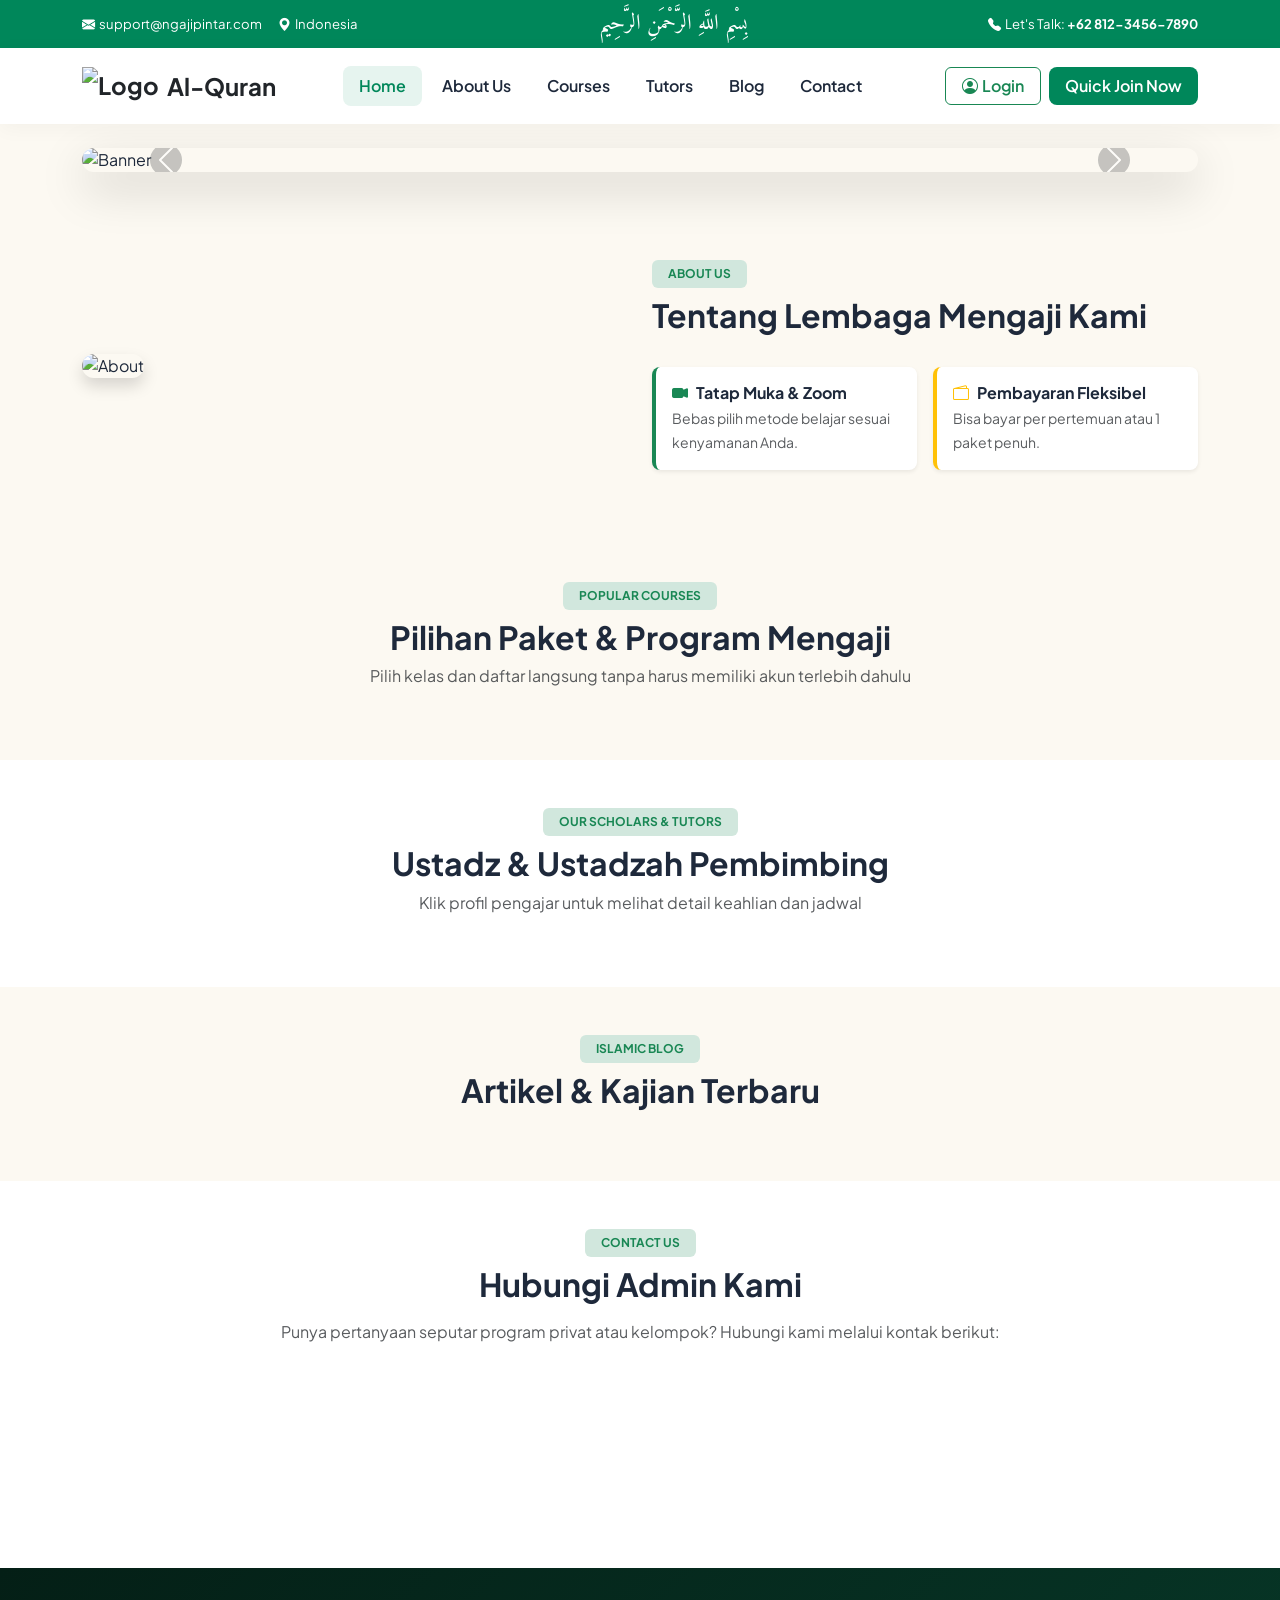
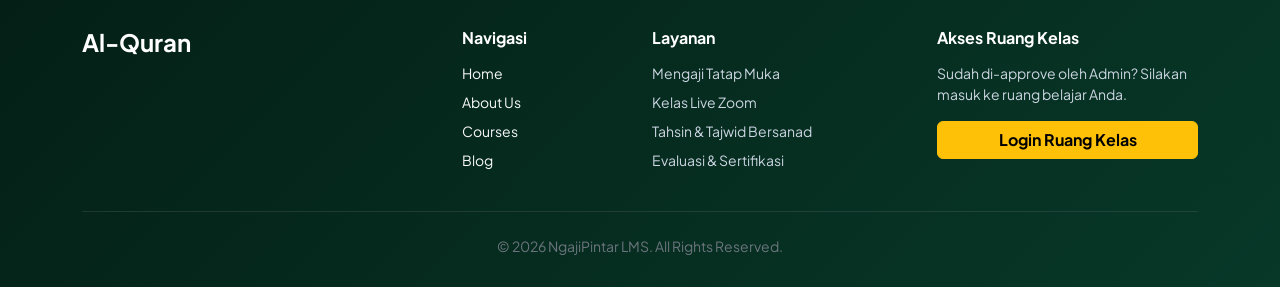
==== index.html @ 70ac56d5 "pertama" ====
<!DOCTYPE html>
<html lang="id">
<head>
    <meta charset="UTF-8">
    <meta name="viewport" content="width=device-width, initial-scale=1.0">
    <title>Al-Quran LMS - Kelas Mengaji Online & Tatap Muka</title>
    <!-- Bootstrap 5.3.3 CSS & Icons -->
    <link href="https://cdn.jsdelivr.net/npm/bootstrap@5.3.3/dist/css/bootstrap.min.css" rel="stylesheet">
    <link href="https://cdn.jsdelivr.net/npm/bootstrap-icons@1.11.3/font/bootstrap-icons.min.css" rel="stylesheet">
    <!-- AOS (Animate On Scroll) CSS -->
    <link rel="stylesheet" href="https://unpkg.com/aos@next/dist/aos.css" />
    <!-- Custom CSS -->
    <link rel="stylesheet" href="assets/css/style.css">
</head>
<body id="landing-body">

    <!-- Topbar Hijau -->
    <div class="topbar-quran" data-aos="fade-down" data-aos-duration="600">
        <div class="container d-flex flex-wrap justify-content-between align-items-center">
            <div class="d-flex gap-3 align-items-center">
                <span><i class="bi bi-envelope-fill me-1"></i><span id="cms-top-email">support@ngajipintar.com</span></span>
                <span class="d-none d-md-inline"><i class="bi bi-geo-alt-fill me-1"></i><span id="cms-top-address">Indonesia</span></span>
            </div>
            <div class="font-arab d-none d-lg-block">بِسْمِ اللَّهِ الرَّحْمَنِ الرَّحِيم</div>
            <div>
                <span><i class="bi bi-telephone-fill me-1"></i>Let's Talk: <strong id="cms-top-phone">+62 812-3456-7890</strong></span>
            </div>
        </div>
    </div>

    <!-- Navbar Utama (Tombol Mobile di Kiri, Buka ke Kanan, Tutup ke Kiri) -->
    <nav class="navbar navbar-expand-lg navbar-quran sticky-top">
        <div class="container d-flex align-items-center justify-content-between">
            
            <div class="d-flex align-items-center gap-2">
                <!-- Tombol Hamburger di Kiri pada Mobile -->
                <button class="navbar-toggler border-0 shadow-none p-1 me-1" type="button" data-bs-toggle="offcanvas" data-bs-target="#navMenu" aria-controls="navMenu">
                    <i class="bi bi-list fs-1 text-success"></i>
                </button>

                <!-- Brand Logo -->
                <a class="navbar-brand d-flex align-items-center gap-2 fw-bold fs-4 text-dark m-0" href="#" onclick="filterNavigasi('home')">
                    <img id="cms-logo-img" src="https://cdn-icons-png.flaticon.com/512/4358/4358667.png" alt="Logo" style="height: 38px; width: auto; object-fit: contain;">
                    <span id="cms-site-name">Al-Quran</span>
                </a>
            </div>

            <!-- Offcanvas Left-to-Right (offcanvas-start) -->
            <div class="offcanvas offcanvas-start" tabindex="-1" id="navMenu" aria-labelledby="navMenuLabel">
                <div class="offcanvas-header border-bottom d-lg-none">
                    <h5 class="offcanvas-title fw-bold text-success d-flex align-items-center gap-2" id="navMenuLabel">
                        <i class="bi bi-book-half"></i> Menu Navigasi
                    </h5>
                    <!-- Tombol Tutup Kembali ke Kiri -->
                    <button type="button" class="btn-close shadow-none" data-bs-dismiss="offcanvas" aria-label="Close"></button>
                </div>

                <div class="offcanvas-body d-lg-flex align-items-center justify-content-between w-100">
                    <ul class="navbar-nav mx-auto mb-3 mb-lg-0 gap-1" id="landing-nav-links">
                        <li class="nav-item"><a class="nav-link active" href="#" onclick="filterNavigasi('home', this)">Home</a></li>
                        <li class="nav-item"><a class="nav-link" href="#" onclick="filterNavigasi('about', this)">About Us</a></li>
                        <li class="nav-item"><a class="nav-link" href="#" onclick="filterNavigasi('courses', this)">Courses</a></li>
                        <li class="nav-item"><a class="nav-link" href="#" onclick="filterNavigasi('tutors', this)">Tutors</a></li>
                        <li class="nav-item"><a class="nav-link" href="#" onclick="filterNavigasi('blog', this)">Blog</a></li>
                        <li class="nav-item"><a class="nav-link" href="#" onclick="filterNavigasi('contact', this)">Contact</a></li>
                    </ul>
                    <div class="d-flex flex-column flex-lg-row gap-2">
                        <a href="login.html" class="btn btn-outline-success fw-semibold px-3"><i class="bi bi-person-circle me-1"></i>Login</a>
                        <button class="btn btn-emerald px-3" onclick="filterNavigasi('courses')">Quick Join Now</button>
                    </div>
                </div>
            </div>

        </div>
    </nav>

    <!-- Banner Atas: Selalu Tampil di Semua Menu, Murni Gambar, Klik Mengarah ke Courses -->
    <section id="sec-hero" class="py-4" data-aos="zoom-out" data-aos-duration="800">
        <!-- Tambahan class 'container' agar banner tidak full width di desktop -->
        <div class="container">
            <div id="heroCarousel" class="carousel slide shadow-lg rounded-4 overflow-hidden" data-bs-ride="carousel">
                <div class="carousel-inner" id="banner-carousel-container">
                    <!-- Placeholder sebelum gambar asli dimuat oleh JS -->
                    <div class="carousel-item active">
                        <img src="https://images.unsplash.com/photo-1584286595398-a59f21d313f5?auto=format&fit=crop&w=1400&q=80" 
                             class="banner-img-full" 
                             alt="Banner" 
                             onclick="filterNavigasi('courses')">
                    </div>
                </div>
                <button class="carousel-control-prev" type="button" data-bs-target="#heroCarousel" data-bs-slide="prev">
                    <span class="carousel-control-prev-icon bg-dark rounded-circle p-3 bg-opacity-50"></span>
                </button>
                <button class="carousel-control-next" type="button" data-bs-target="#heroCarousel" data-bs-slide="next">
                    <span class="carousel-control-next-icon bg-dark rounded-circle p-3 bg-opacity-50"></span>
                </button>
            </div>
        </div>
    </section>

    <!-- SECTION: ABOUT US -->
    <section id="sec-about" class="landing-section py-5">
        <div class="container py-3">
            <div class="row align-items-center g-4">
                <div class="col-lg-6" data-aos="fade-right" data-aos-duration="900">
                    <img id="cms-about-img" src="https://images.unsplash.com/photo-1609599006353-e629aaabfeae?auto=format&fit=crop&w=800&q=80" class="img-fluid rounded-4 shadow w-100" style="height: auto;" alt="About">
                </div>
                <div class="col-lg-6" data-aos="fade-left" data-aos-duration="900" data-aos-delay="100">
                    <span class="badge bg-success-subtle text-success px-3 py-2 mb-2 fw-bold">ABOUT US</span>
                    <h2 class="fw-bold mb-3" id="cms-about-title">Tentang Lembaga Mengaji Kami</h2>
                    <p class="text-secondary lh-lg" id="cms-about-content" style="white-space: pre-line;"></p>
                    <div class="row g-3 mt-2">
                        <div class="col-sm-6" data-aos="zoom-in" data-aos-delay="200">
                            <div class="p-3 bg-white rounded-3 shadow-sm border-start border-4 border-success">
                                <h6 class="fw-bold mb-1"><i class="bi bi-camera-video-fill text-success me-2"></i>Tatap Muka & Zoom</h6>
                                <small class="text-muted">Bebas pilih metode belajar sesuai kenyamanan Anda.</small>
                            </div>
                        </div>
                        <div class="col-sm-6" data-aos="zoom-in" data-aos-delay="300">
                            <div class="p-3 bg-white rounded-3 shadow-sm border-start border-4 border-warning">
                                <h6 class="fw-bold mb-1"><i class="bi bi-wallet2 text-warning me-2"></i>Pembayaran Fleksibel</h6>
                                <small class="text-muted">Bisa bayar per pertemuan atau 1 paket penuh.</small>
                            </div>
                        </div>
                    </div>
                </div>
            </div>
        </div>
    </section>

    <!-- SECTION: COURSES -->
    <section id="sec-courses" class="landing-section py-5">
        <div class="container">
            <div class="text-center mb-5" data-aos="fade-up">
                <span class="badge bg-success-subtle text-success px-3 py-2 mb-2 fw-bold">POPULAR COURSES</span>
                <h2 class="fw-bold">Pilihan Paket & Program Mengaji</h2>
                <p class="text-muted">Pilih kelas dan daftar langsung tanpa harus memiliki akun terlebih dahulu</p>
            </div>
            <div class="row g-4" id="public-courses-grid"></div>
        </div>
    </section>

    <!-- SECTION: TUTORS -->
    <section id="sec-tutors" class="landing-section py-5 bg-white">
        <div class="container">
            <div class="text-center mb-5" data-aos="fade-up">
                <span class="badge bg-success-subtle text-success px-3 py-2 mb-2 fw-bold">OUR SCHOLARS & TUTORS</span>
                <h2 class="fw-bold">Ustadz & Ustadzah Pembimbing</h2>
                <p class="text-muted">Klik profil pengajar untuk melihat detail keahlian dan jadwal</p>
            </div>
            <div class="row g-4" id="public-tutors-grid"></div>
        </div>
    </section>

    <!-- SECTION: BLOG / ARTIKEL DINAMIS -->
    <section id="sec-blog" class="landing-section py-5">
        <div class="container">
            <div class="text-center mb-5" data-aos="fade-up">
                <span class="badge bg-success-subtle text-success px-3 py-2 mb-2 fw-bold">ISLAMIC BLOG</span>
                <h2 class="fw-bold">Artikel & Kajian Terbaru</h2>
            </div>
            <div class="row g-4" id="public-blog-grid"></div>
        </div>
    </section>

    <!-- SECTION: CONTACT -->
    <section id="sec-contact" class="landing-section py-5 bg-white">
        <div class="container">
            <div class="row justify-content-center">
                <div class="col-lg-8 text-center" data-aos="fade-up">
                    <span class="badge bg-success-subtle text-success px-3 py-2 mb-2 fw-bold">CONTACT US</span>
                    <h2 class="fw-bold mb-3">Hubungi Admin Kami</h2>
                    <p class="text-muted mb-4">Punya pertanyaan seputar program privat atau kelompok? Hubungi kami melalui kontak berikut:</p>
                    <div class="row g-3">
                        <div class="col-md-4" data-aos="flip-up" data-aos-delay="100">
                            <div class="p-4 rounded-4 bg-light h-100">
                                <i class="bi bi-whatsapp fs-2 text-success"></i>
                                <h6 class="fw-bold mt-2">WhatsApp / Telepon</h6>
                                <p class="small text-muted mb-0" id="contact-phone-box">-</p>
                            </div>
                        </div>
                        <div class="col-md-4" data-aos="flip-up" data-aos-delay="200">
                            <div class="p-4 rounded-4 bg-light h-100">
                                <i class="bi bi-envelope-at fs-2 text-success"></i>
                                <h6 class="fw-bold mt-2">Email Resmi</h6>
                                <p class="small text-muted mb-0" id="contact-email-box">-</p>
                            </div>
                        </div>
                        <div class="col-md-4" data-aos="flip-up" data-aos-delay="300">
                            <div class="p-4 rounded-4 bg-light h-100">
                                <i class="bi bi-geo-alt fs-2 text-success"></i>
                                <h6 class="fw-bold mt-2">Lokasi Tatap Muka</h6>
                                <p class="small text-muted mb-0" id="contact-address-box">-</p>
                            </div>
                        </div>
                    </div>
                </div>
            </div>
        </div>
    </section>

    <!-- Footer Dark Green -->
    <footer class="footer-quran" data-aos="fade-in">
        <div class="container">
            <div class="row g-4">
                <div class="col-lg-4">
                    <h4 class="text-white fw-bold mb-3" id="footer-site-name">Al-Quran</h4>
                    <p class="small" id="cms-footer-text"></p>
                </div>
                <div class="col-lg-2 col-6">
                    <h6 class="text-white fw-bold mb-3">Navigasi</h6>
                    <ul class="list-unstyled small d-flex flex-column gap-2">
                        <li><a href="#" class="text-decoration-none text-light" onclick="filterNavigasi('home')">Home</a></li>
                        <li><a href="#" class="text-decoration-none text-light" onclick="filterNavigasi('about')">About Us</a></li>
                        <li><a href="#" class="text-decoration-none text-light" onclick="filterNavigasi('courses')">Courses</a></li>
                        <li><a href="#" class="text-decoration-none text-light" onclick="filterNavigasi('blog')">Blog</a></li>
                    </ul>
                </div>
                <div class="col-lg-3 col-6">
                    <h6 class="text-white fw-bold mb-3">Layanan</h6>
                    <ul class="list-unstyled small d-flex flex-column gap-2">
                        <li>Mengaji Tatap Muka</li>
                        <li>Kelas Live Zoom</li>
                        <li>Tahsin & Tajwid Bersanad</li>
                        <li>Evaluasi & Sertifikasi</li>
                    </ul>
                </div>
                <div class="col-lg-3">
                    <h6 class="text-white fw-bold mb-3">Akses Ruang Kelas</h6>
                    <p class="small">Sudah di-approve oleh Admin? Silakan masuk ke ruang belajar Anda.</p>
                    <a href="login.html" class="btn btn-warning fw-bold w-100">Login Ruang Kelas</a>
                </div>
            </div>
            <hr class="border-secondary my-4">
            <div class="text-center small text-secondary">© 2026 NgajiPintar LMS. All Rights Reserved.</div>
        </div>
    </footer>

    <!-- Modal Pendaftaran Siswa Baru (Tanpa Login) -->
    <div class="modal fade" id="modalDaftar" tabindex="-1">
        <div class="modal-dialog modal-dialog-centered">
            <form class="modal-content border-0 shadow" id="formPendaftaran">
                <div class="modal-header bg-success text-white">
                    <h5 class="modal-title fw-bold"><i class="bi bi-journal-check me-2"></i>Pendaftaran Kelas Mengaji</h5>
                    <button type="button" class="btn-close btn-close-white" data-bs-dismiss="modal"></button>
                </div>
                <div class="modal-body p-4">
                    <input type="hidden" id="reg_paket_id">
                    <div class="alert alert-success small">
                        Mendaftar Paket: <strong id="reg_nama_paket"></strong><br>
                        <em>Setelah Admin menyetujui pendaftaran Anda, akun kelas akan langsung aktif.</em>
                    </div>
                    <div class="mb-3">
                        <label class="form-label fw-semibold">Nama Lengkap Calon Siswa</label>
                        <input type="text" id="reg_nama" class="form-control" required>
                    </div>
                    <div class="mb-3">
                        <label class="form-label fw-semibold">Email Aktif (Untuk Login Kelas)</label>
                        <input type="email" id="reg_email" class="form-control" required>
                    </div>
                    <div class="mb-3">
                        <label class="form-label fw-semibold">Nomor WhatsApp</label>
                        <input type="text" id="reg_wa" class="form-control" placeholder="0812xxxx" required>
                    </div>
                    <div class="mb-3">
                        <label class="form-label fw-semibold">Metode Belajar Pilihan</label>
                        <select id="reg_metode" class="form-select">
                            <option value="Online Zoom">Live Online (Zoom)</option>
                            <option value="Tatap Muka">Tatap Muka (Offline)</option>
                        </select>
                    </div>
                    <div class="mb-2">
                        <label class="form-label fw-semibold">Catatan Awal</label>
                        <textarea id="reg_catatan" class="form-control" rows="2" placeholder="Contoh: Ingin jadwal sore / mulai dari Iqra 3"></textarea>
                    </div>
                </div>
                <div class="modal-footer">
                    <button type="button" class="btn btn-light" data-bs-dismiss="modal">Batal</button>
                    <button type="submit" class="btn btn-emerald px-4">Kirim Pendaftaran</button>
                </div>
            </form>
        </div>
    </div>

    <!-- Scripts -->
    <script src="https://cdn.jsdelivr.net/npm/bootstrap@5.3.3/dist/js/bootstrap.bundle.min.js"></script>
    <script src="https://cdn.jsdelivr.net/npm/sweetalert2@11"></script>
    <script src="https://cdn.jsdelivr.net/npm/@supabase/supabase-js@2"></script>
    <!-- AOS (Animate On Scroll) JS & Init -->
    <script src="https://unpkg.com/aos@next/dist/aos.js"></script>
    <script>
        AOS.init({
            offset: 100,
            duration: 750,
            easing: 'ease-in-out',
            once: false,
            mirror: true
        });
    </script>
    <script src="assets/js/supabase-config.js"></script>
    <script src="assets/js/public.js"></script>
</body>
</html>
---- assets/css/style.css ----
@import url('https://fonts.googleapis.com/css2?family=Plus+Jakarta+Sans:wght@400;500;600;700;800&family=Amiri:wght@700&display=swap');

:root {
    --quran-emerald: #00875a;
    --quran-dark: #07291e;
    --quran-light: #e6f4ef;
    --quran-cream: #fcf9f2;
    --quran-gold: #f5c542;
    --deen-gradient: linear-gradient(135deg, #00b06b 0%, #054a29 100%);
}

html, body {
    font-family: 'Plus Jakarta Sans', sans-serif;
    background-color: var(--quran-cream);
    color: #1e293b;
    width: 100%;
    max-width: 100%;
    overflow-x: hidden !important; /* Memotong elemen animasi yang keluar dari layar */
    position: relative;
}

.font-arab {
    font-family: 'Amiri', serif;
    font-size: 1.35rem;
}

/* --- TOPBAR & NAVBAR LANDING PAGE (Referensi Al-Quran) --- */
.topbar-quran {
    background-color: var(--quran-emerald);
    color: #ffffff;
    font-size: 0.82rem;
    padding: 8px 0;
}

.navbar-quran {
    background-color: #ffffff;
    box-shadow: 0 4px 20px rgba(0, 0, 0, 0.04);
    padding: 14px 0;
}

.navbar-quran .nav-link {
    color: #1e293b;
    font-weight: 600;
    padding: 8px 16px !important;
    border-radius: 8px;
    transition: all 0.2s;
}

.navbar-quran .nav-link:hover,
.navbar-quran .nav-link.active {
    color: var(--quran-emerald);
    background-color: var(--quran-light);
}

.btn-emerald {
    background-color: var(--quran-emerald);
    color: #ffffff;
    font-weight: 600;
    border-radius: 8px;
    border: none;
    transition: all 0.2s;
}

.btn-emerald:hover {
    background-color: var(--quran-dark);
    color: #ffffff;
}

/* --- BANNER ATAS MURNI GAMBAR & UTUH TANPA TERPOTONG --- */
.banner-img-full {
    width: 100%;
    height: auto;
    display: block;
    cursor: pointer;
}

/* --- KARTU KURSUS (Persis Referensi image_792383.png) --- */
.course-card {
    background: #ffffff;
    border-radius: 14px;
    overflow: hidden;
    box-shadow: 0 8px 25px rgba(0, 0, 0, 0.05);
    border: 1px solid rgba(0,0,0,0.04);
    transition: transform 0.25s ease, box-shadow 0.25s ease;
    height: 100%;
    display: flex;
    flex-direction: column;
}

.course-card:hover {
    transform: translateY(-6px);
    box-shadow: 0 14px 30px rgba(0, 135, 90, 0.12);
}

.course-card .img-wrap {
    position: relative;
    width: 100%;
    height: auto; /* Mengikuti proporsi asli gambar */
    background-color: #f8fafc;
}

.course-card .img-wrap img {
    width: 100%;
    height: auto; /* Gambar utuh tidak terpotong */
    display: block;
}

.course-card .badge-study {
    position: absolute;
    bottom: -14px;
    left: 20px;
    background-color: var(--quran-emerald);
    color: #fff;
    padding: 6px 16px;
    border-radius: 6px;
    font-size: 0.78rem;
    font-weight: 700;
    box-shadow: 0 4px 10px rgba(0, 135, 90, 0.3);
}

.course-stats {
    display: flex;
    justify-content: space-between;
    border-top: 1px solid #f1f5f9;
    border-bottom: 1px solid #f1f5f9;
    padding: 10px 0;
    margin: 15px 0;
    text-align: center;
    font-size: 0.78rem;
}

.course-stats > div {
    flex: 1;
    border-right: 1px solid #e2e8f0;
}

.course-stats > div:last-child {
    border-right: none;
}

.course-footer-box {
    background-color: #f1f5f9;
    border-radius: 10px;
    padding: 8px 10px;
    display: flex;
    align-items: center;
    justify-content: space-between;
    margin-top: auto;
}

.price-tag-gold {
    background-color: var(--quran-gold);
    color: #1e293b;
    padding: 6px 12px;
    border-radius: 8px;
    text-align: center;
    line-height: 1.1;
}

/* --- FOOTER DARK GREEN --- */
.footer-quran {
    background: linear-gradient(135deg, #041f16 0%, #073828 100%);
    color: #cbd5e1;
    padding: 60px 0 30px;
}

/* --- DEEN CONNECT STUDENT UI (Referensi image_792386.png) --- */
.deen-header {
    background: var(--deen-gradient);
    color: white;
    border-bottom-left-radius: 28px;
    border-bottom-right-radius: 28px;
    padding: 28px 24px 36px;
    box-shadow: 0 10px 25px rgba(0, 135, 90, 0.2);
}

.deen-search-box {
    background: #ffffff;
    border-radius: 50px;
    padding: 10px 20px;
    display: flex;
    align-items: center;
    box-shadow: 0 6px 20px rgba(0,0,0,0.08);
}

.deen-search-box input {
    border: none;
    outline: none;
    width: 100%;
    padding-left: 10px;
    font-size: 0.95rem;
}

.tutor-avatar-circle {
    width: 68px;
    height: 68px;
    border-radius: 50%;
    object-fit: cover;
    border: 3px solid #ffffff;
    box-shadow: 0 4px 12px rgba(0,0,0,0.1);
    cursor: pointer;
    transition: transform 0.2s;
}

.tutor-avatar-circle:hover {
    transform: scale(1.08);
    border-color: var(--quran-emerald);
}

.recitation-card {
    background: #ffffff;
    border-radius: 16px;
    padding: 16px 20px;
    display: flex;
    align-items: center;
    justify-content: space-between;
    box-shadow: 0 4px 15px rgba(0,0,0,0.04);
    margin-bottom: 14px;
    transition: transform 0.2s;
}

.recitation-card:hover {
    transform: translateX(4px);
}

.play-circle-btn {
    width: 46px;
    height: 46px;
    border-radius: 50%;
    border: 2px solid #1e293b;
    display: flex;
    align-items: center;
    justify-content: center;
    font-size: 1.2rem;
    color: #1e293b;
    flex-shrink: 0;
    transition: all 0.2s;
}

.recitation-card:hover .play-circle-btn {
    background-color: var(--quran-emerald);
    border-color: var(--quran-emerald);
    color: white;
}

.tutor-list-card {
    background: #ffffff;
    border-radius: 20px;
    padding: 18px;
    display: flex;
    align-items: center;
    justify-content: space-between;
    gap: 16px;
    box-shadow: 0 6px 20px rgba(0,0,0,0.05);
    height: 100%;
}

.tutor-list-card img {
    width: 95px;
    height: 105px;
    border-radius: 16px;
    object-fit: cover;
    flex-shrink: 0;
}

.btn-book-green {
    background-color: #00d66c;
    color: #ffffff;
    font-weight: 700;
    border-radius: 50px;
    padding: 6px 18px;
    font-size: 0.82rem;
    border: none;
}

.btn-book-green:hover {
    background-color: #00b359;
    color: #ffffff;
}

/* Navigasi Bawah Mobile & Tablet (Bottom Bar Deen Connect) */
.deen-bottom-nav {
    position: fixed;
    bottom: 15px;
    left: 50%;
    transform: translateX(-50%);
    width: 92%;
    max-width: 500px;
    background: #ffffff;
    border-radius: 30px;
    display: flex;
    justify-content: space-around;
    padding: 10px 15px;
    box-shadow: 0 10px 30px rgba(0,0,0,0.12);
    z-index: 1030;
}

.deen-bottom-nav a {
    text-decoration: none;
    color: #94a3b8;
    display: flex;
    flex-direction: column;
    align-items: center;
    font-size: 0.75rem;
    font-weight: 600;
}

.deen-bottom-nav a i {
    font-size: 1.3rem;
    margin-bottom: 2px;
}

.deen-bottom-nav a.active {
    color: #00b06b;
}

@media (max-width: 991.98px) {
    .desktop-sidebar {
        display: none !important;
    }
    .pb-mobile-nav {
        padding-bottom: 100px !important;
    }
}

@media (min-width: 992px) {
    .deen-bottom-nav {
        display: none !important;
    }
}
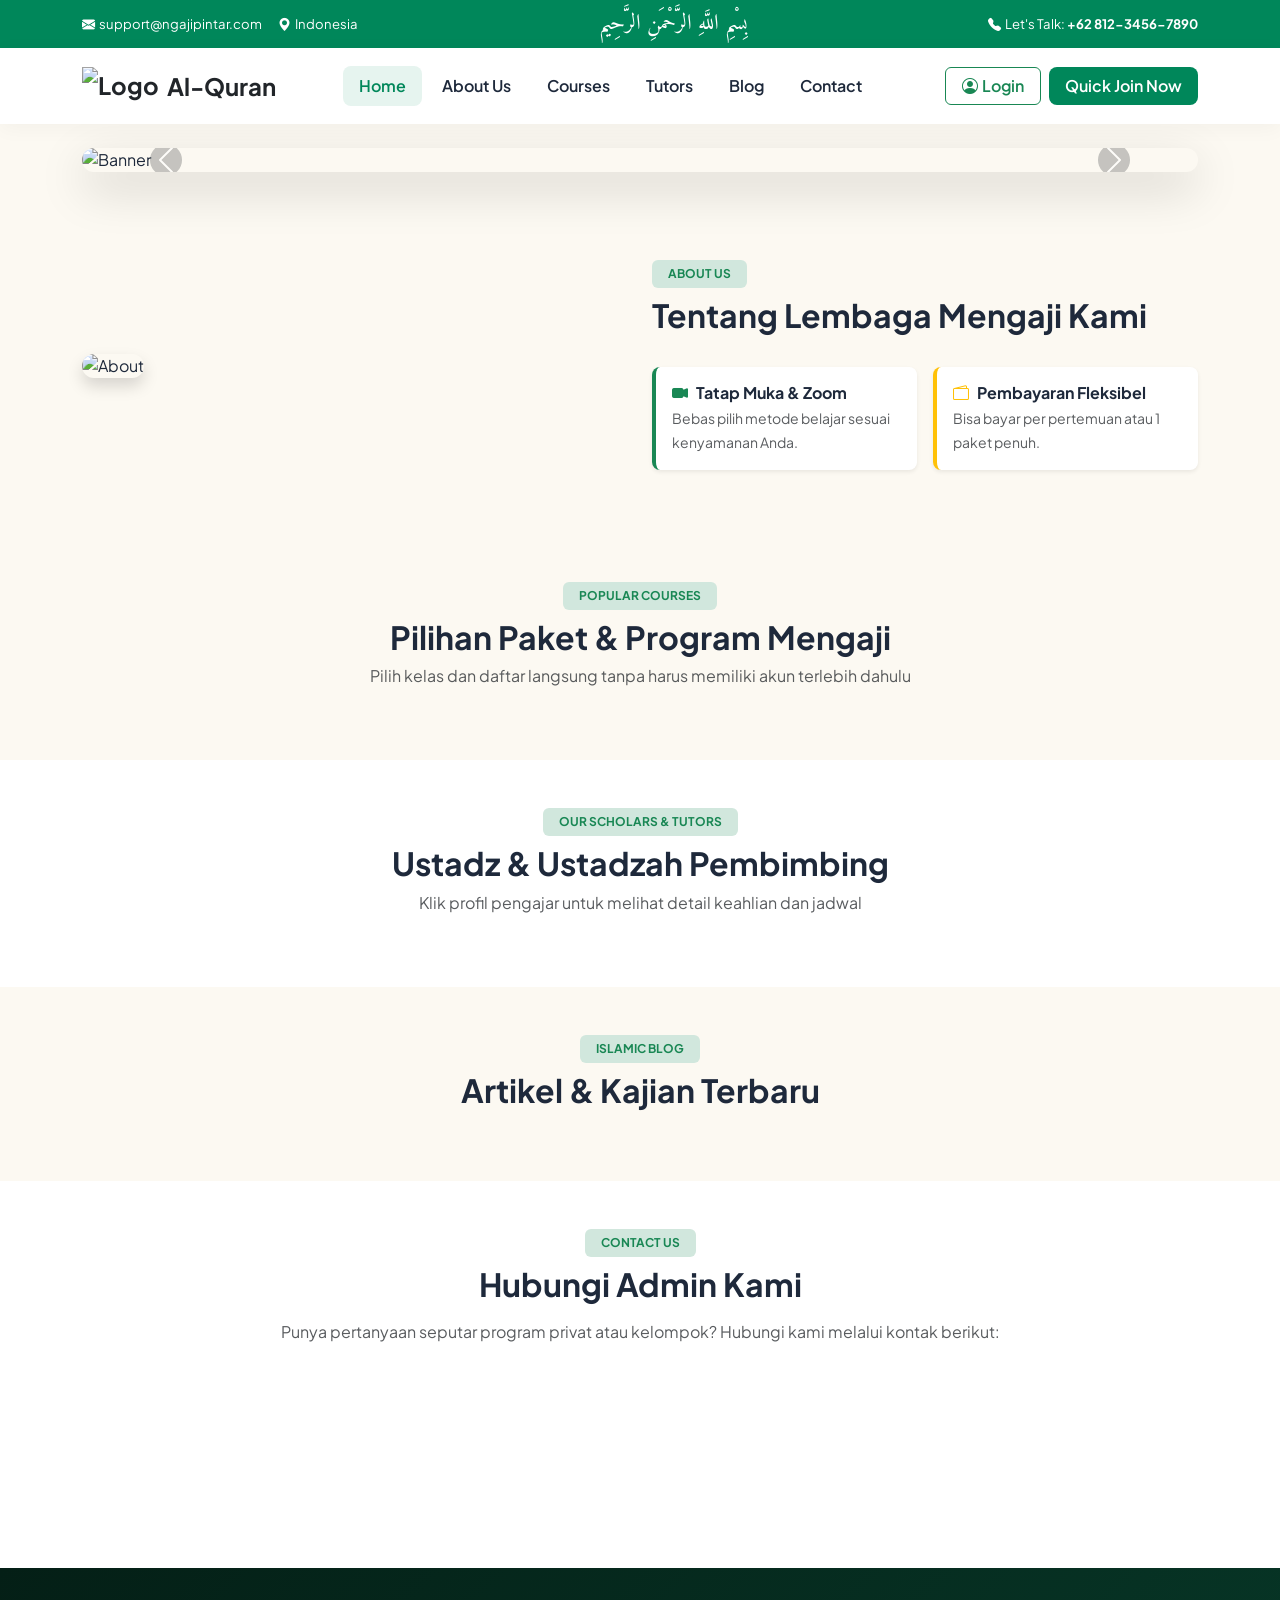
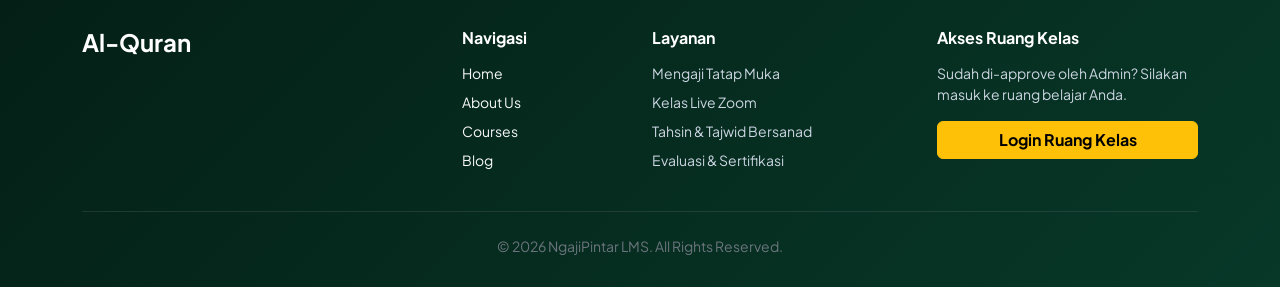
==== commit 8c96a860: "Update index.html" ====
--- a/index.html
+++ b/index.html
@@ -290,14 +290,13 @@
     <script src="https://unpkg.com/aos@next/dist/aos.js"></script>
     <script>
         AOS.init({
-            offset: 100,
-            duration: 750,
-            easing: 'ease-in-out',
-            once: false,
-            mirror: true
+            offset: 50,               // Animasi mulai jalan saat elemen masuk 50px dari bawah layar
+            duration: 1000,           // Durasi diperlambat jadi 1 detik agar lebih halus
+            easing: 'ease-out-cubic',
+            once: false,              // Animasi tetap berulang jika halaman di-scroll balik ke atas
+            mirror: false             // Wajib false agar elemen TIDAK menghilang di tengah layar saat scroll ke bawah
         });
-    </script>
-    <script src="assets/js/supabase-config.js"></script>
+    </script>    <script src="assets/js/supabase-config.js"></script>
     <script src="assets/js/public.js"></script>
 </body>
-</html>+</html>
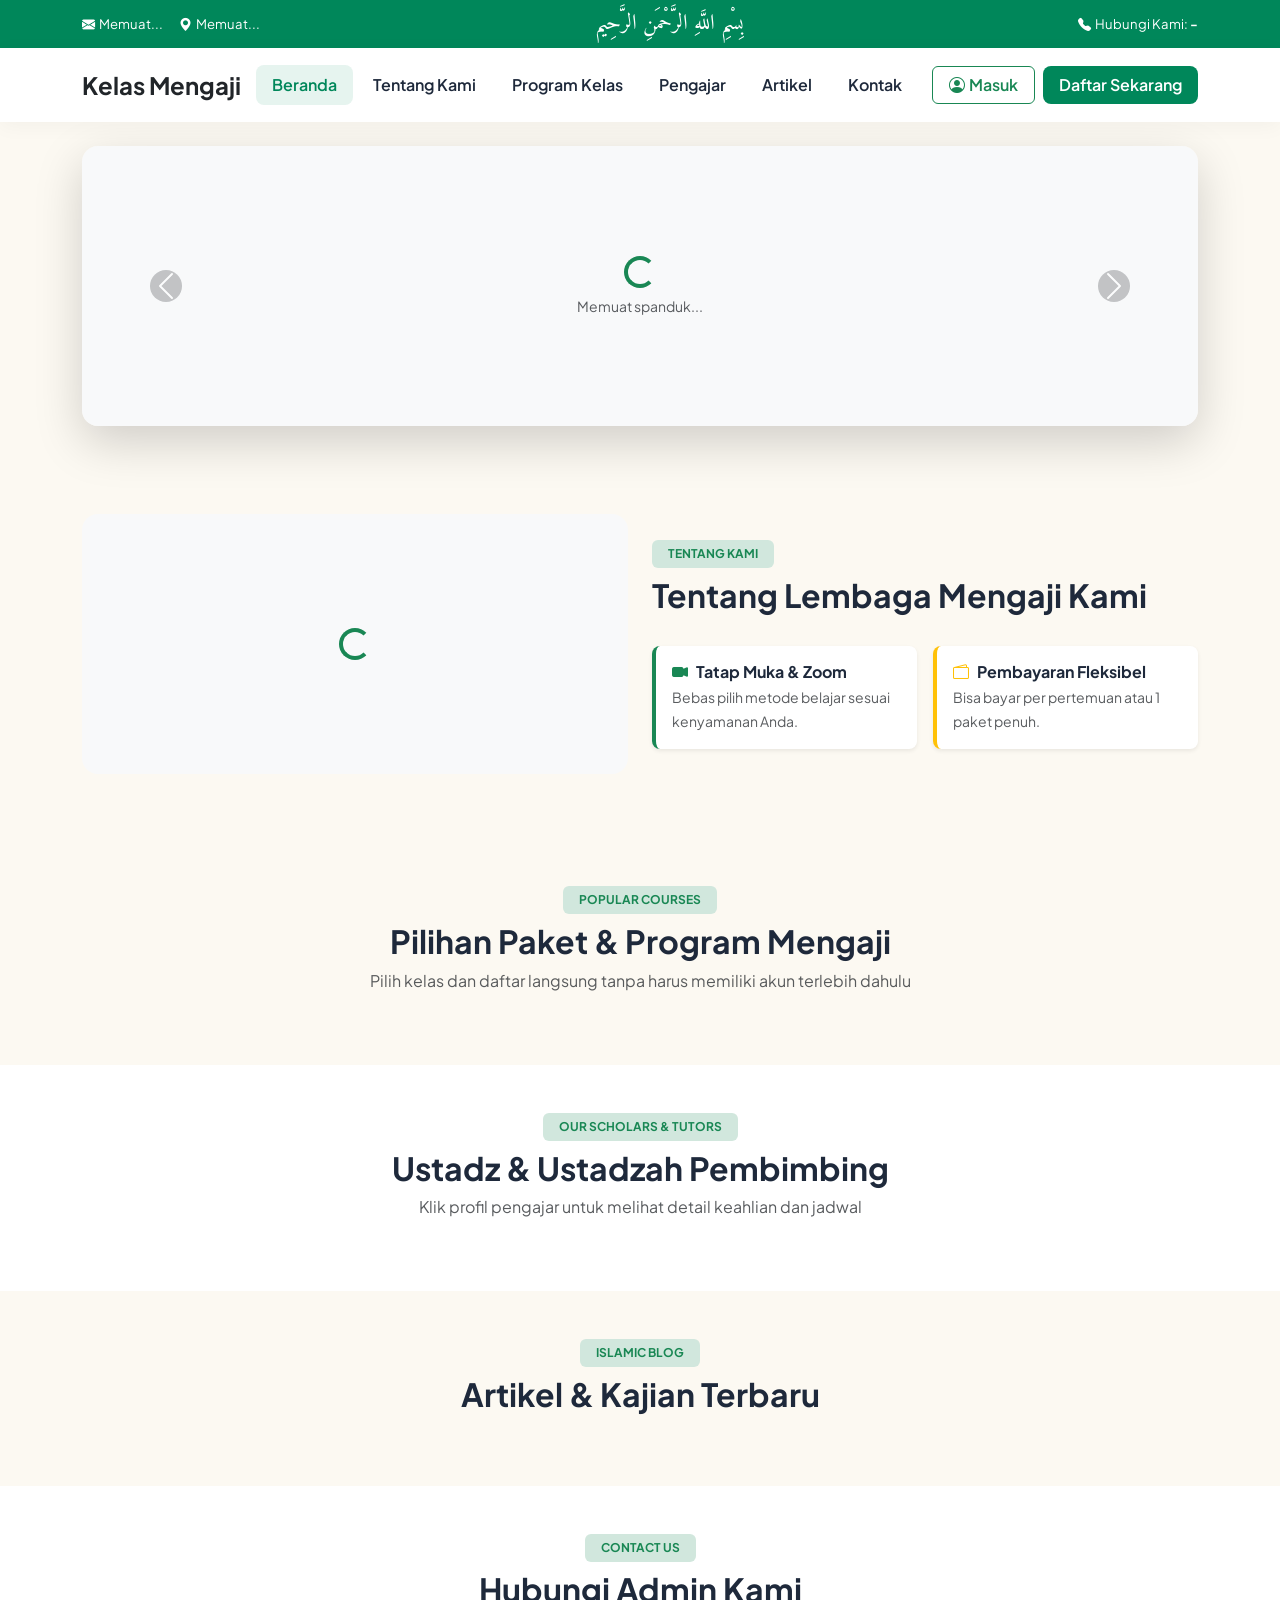
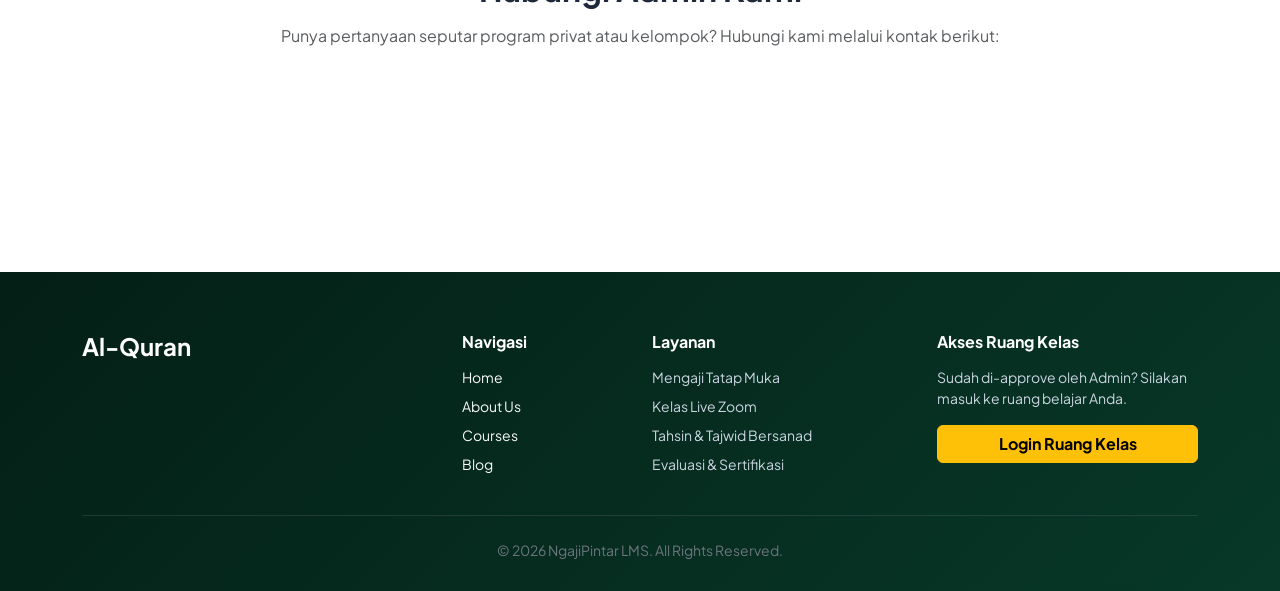
==== commit 0d3ed126: "update" ====
--- a/index.html
+++ b/index.html
@@ -1,302 +1,298 @@
-<!DOCTYPE html>
-<html lang="id">
-<head>
-    <meta charset="UTF-8">
-    <meta name="viewport" content="width=device-width, initial-scale=1.0">
-    <title>Al-Quran LMS - Kelas Mengaji Online & Tatap Muka</title>
-    <!-- Bootstrap 5.3.3 CSS & Icons -->
-    <link href="https://cdn.jsdelivr.net/npm/bootstrap@5.3.3/dist/css/bootstrap.min.css" rel="stylesheet">
-    <link href="https://cdn.jsdelivr.net/npm/bootstrap-icons@1.11.3/font/bootstrap-icons.min.css" rel="stylesheet">
-    <!-- AOS (Animate On Scroll) CSS -->
-    <link rel="stylesheet" href="https://unpkg.com/aos@next/dist/aos.css" />
-    <!-- Custom CSS -->
-    <link rel="stylesheet" href="assets/css/style.css">
-</head>
-<body id="landing-body">
-
-    <!-- Topbar Hijau -->
-    <div class="topbar-quran" data-aos="fade-down" data-aos-duration="600">
-        <div class="container d-flex flex-wrap justify-content-between align-items-center">
-            <div class="d-flex gap-3 align-items-center">
-                <span><i class="bi bi-envelope-fill me-1"></i><span id="cms-top-email">support@ngajipintar.com</span></span>
-                <span class="d-none d-md-inline"><i class="bi bi-geo-alt-fill me-1"></i><span id="cms-top-address">Indonesia</span></span>
-            </div>
-            <div class="font-arab d-none d-lg-block">بِسْمِ اللَّهِ الرَّحْمَنِ الرَّحِيم</div>
-            <div>
-                <span><i class="bi bi-telephone-fill me-1"></i>Let's Talk: <strong id="cms-top-phone">+62 812-3456-7890</strong></span>
-            </div>
-        </div>
-    </div>
-
-    <!-- Navbar Utama (Tombol Mobile di Kiri, Buka ke Kanan, Tutup ke Kiri) -->
-    <nav class="navbar navbar-expand-lg navbar-quran sticky-top">
-        <div class="container d-flex align-items-center justify-content-between">
-            
-            <div class="d-flex align-items-center gap-2">
-                <!-- Tombol Hamburger di Kiri pada Mobile -->
-                <button class="navbar-toggler border-0 shadow-none p-1 me-1" type="button" data-bs-toggle="offcanvas" data-bs-target="#navMenu" aria-controls="navMenu">
-                    <i class="bi bi-list fs-1 text-success"></i>
-                </button>
-
-                <!-- Brand Logo -->
-                <a class="navbar-brand d-flex align-items-center gap-2 fw-bold fs-4 text-dark m-0" href="#" onclick="filterNavigasi('home')">
-                    <img id="cms-logo-img" src="https://cdn-icons-png.flaticon.com/512/4358/4358667.png" alt="Logo" style="height: 38px; width: auto; object-fit: contain;">
-                    <span id="cms-site-name">Al-Quran</span>
-                </a>
-            </div>
-
-            <!-- Offcanvas Left-to-Right (offcanvas-start) -->
-            <div class="offcanvas offcanvas-start" tabindex="-1" id="navMenu" aria-labelledby="navMenuLabel">
-                <div class="offcanvas-header border-bottom d-lg-none">
-                    <h5 class="offcanvas-title fw-bold text-success d-flex align-items-center gap-2" id="navMenuLabel">
-                        <i class="bi bi-book-half"></i> Menu Navigasi
-                    </h5>
-                    <!-- Tombol Tutup Kembali ke Kiri -->
-                    <button type="button" class="btn-close shadow-none" data-bs-dismiss="offcanvas" aria-label="Close"></button>
-                </div>
-
-                <div class="offcanvas-body d-lg-flex align-items-center justify-content-between w-100">
-                    <ul class="navbar-nav mx-auto mb-3 mb-lg-0 gap-1" id="landing-nav-links">
-                        <li class="nav-item"><a class="nav-link active" href="#" onclick="filterNavigasi('home', this)">Home</a></li>
-                        <li class="nav-item"><a class="nav-link" href="#" onclick="filterNavigasi('about', this)">About Us</a></li>
-                        <li class="nav-item"><a class="nav-link" href="#" onclick="filterNavigasi('courses', this)">Courses</a></li>
-                        <li class="nav-item"><a class="nav-link" href="#" onclick="filterNavigasi('tutors', this)">Tutors</a></li>
-                        <li class="nav-item"><a class="nav-link" href="#" onclick="filterNavigasi('blog', this)">Blog</a></li>
-                        <li class="nav-item"><a class="nav-link" href="#" onclick="filterNavigasi('contact', this)">Contact</a></li>
-                    </ul>
-                    <div class="d-flex flex-column flex-lg-row gap-2">
-                        <a href="login.html" class="btn btn-outline-success fw-semibold px-3"><i class="bi bi-person-circle me-1"></i>Login</a>
-                        <button class="btn btn-emerald px-3" onclick="filterNavigasi('courses')">Quick Join Now</button>
-                    </div>
-                </div>
-            </div>
-
-        </div>
-    </nav>
-
-    <!-- Banner Atas: Selalu Tampil di Semua Menu, Murni Gambar, Klik Mengarah ke Courses -->
-    <section id="sec-hero" class="py-4" data-aos="zoom-out" data-aos-duration="800">
-        <!-- Tambahan class 'container' agar banner tidak full width di desktop -->
-        <div class="container">
-            <div id="heroCarousel" class="carousel slide shadow-lg rounded-4 overflow-hidden" data-bs-ride="carousel">
-                <div class="carousel-inner" id="banner-carousel-container">
-                    <!-- Placeholder sebelum gambar asli dimuat oleh JS -->
-                    <div class="carousel-item active">
-                        <img src="https://images.unsplash.com/photo-1584286595398-a59f21d313f5?auto=format&fit=crop&w=1400&q=80" 
-                             class="banner-img-full" 
-                             alt="Banner" 
-                             onclick="filterNavigasi('courses')">
-                    </div>
-                </div>
-                <button class="carousel-control-prev" type="button" data-bs-target="#heroCarousel" data-bs-slide="prev">
-                    <span class="carousel-control-prev-icon bg-dark rounded-circle p-3 bg-opacity-50"></span>
-                </button>
-                <button class="carousel-control-next" type="button" data-bs-target="#heroCarousel" data-bs-slide="next">
-                    <span class="carousel-control-next-icon bg-dark rounded-circle p-3 bg-opacity-50"></span>
-                </button>
-            </div>
-        </div>
-    </section>
-
-    <!-- SECTION: ABOUT US -->
-    <section id="sec-about" class="landing-section py-5">
-        <div class="container py-3">
-            <div class="row align-items-center g-4">
-                <div class="col-lg-6" data-aos="fade-right" data-aos-duration="900">
-                    <img id="cms-about-img" src="https://images.unsplash.com/photo-1609599006353-e629aaabfeae?auto=format&fit=crop&w=800&q=80" class="img-fluid rounded-4 shadow w-100" style="height: auto;" alt="About">
-                </div>
-                <div class="col-lg-6" data-aos="fade-left" data-aos-duration="900" data-aos-delay="100">
-                    <span class="badge bg-success-subtle text-success px-3 py-2 mb-2 fw-bold">ABOUT US</span>
-                    <h2 class="fw-bold mb-3" id="cms-about-title">Tentang Lembaga Mengaji Kami</h2>
-                    <p class="text-secondary lh-lg" id="cms-about-content" style="white-space: pre-line;"></p>
-                    <div class="row g-3 mt-2">
-                        <div class="col-sm-6" data-aos="zoom-in" data-aos-delay="200">
-                            <div class="p-3 bg-white rounded-3 shadow-sm border-start border-4 border-success">
-                                <h6 class="fw-bold mb-1"><i class="bi bi-camera-video-fill text-success me-2"></i>Tatap Muka & Zoom</h6>
-                                <small class="text-muted">Bebas pilih metode belajar sesuai kenyamanan Anda.</small>
-                            </div>
-                        </div>
-                        <div class="col-sm-6" data-aos="zoom-in" data-aos-delay="300">
-                            <div class="p-3 bg-white rounded-3 shadow-sm border-start border-4 border-warning">
-                                <h6 class="fw-bold mb-1"><i class="bi bi-wallet2 text-warning me-2"></i>Pembayaran Fleksibel</h6>
-                                <small class="text-muted">Bisa bayar per pertemuan atau 1 paket penuh.</small>
-                            </div>
-                        </div>
-                    </div>
-                </div>
-            </div>
-        </div>
-    </section>
-
-    <!-- SECTION: COURSES -->
-    <section id="sec-courses" class="landing-section py-5">
-        <div class="container">
-            <div class="text-center mb-5" data-aos="fade-up">
-                <span class="badge bg-success-subtle text-success px-3 py-2 mb-2 fw-bold">POPULAR COURSES</span>
-                <h2 class="fw-bold">Pilihan Paket & Program Mengaji</h2>
-                <p class="text-muted">Pilih kelas dan daftar langsung tanpa harus memiliki akun terlebih dahulu</p>
-            </div>
-            <div class="row g-4" id="public-courses-grid"></div>
-        </div>
-    </section>
-
-    <!-- SECTION: TUTORS -->
-    <section id="sec-tutors" class="landing-section py-5 bg-white">
-        <div class="container">
-            <div class="text-center mb-5" data-aos="fade-up">
-                <span class="badge bg-success-subtle text-success px-3 py-2 mb-2 fw-bold">OUR SCHOLARS & TUTORS</span>
-                <h2 class="fw-bold">Ustadz & Ustadzah Pembimbing</h2>
-                <p class="text-muted">Klik profil pengajar untuk melihat detail keahlian dan jadwal</p>
-            </div>
-            <div class="row g-4" id="public-tutors-grid"></div>
-        </div>
-    </section>
-
-    <!-- SECTION: BLOG / ARTIKEL DINAMIS -->
-    <section id="sec-blog" class="landing-section py-5">
-        <div class="container">
-            <div class="text-center mb-5" data-aos="fade-up">
-                <span class="badge bg-success-subtle text-success px-3 py-2 mb-2 fw-bold">ISLAMIC BLOG</span>
-                <h2 class="fw-bold">Artikel & Kajian Terbaru</h2>
-            </div>
-            <div class="row g-4" id="public-blog-grid"></div>
-        </div>
-    </section>
-
-    <!-- SECTION: CONTACT -->
-    <section id="sec-contact" class="landing-section py-5 bg-white">
-        <div class="container">
-            <div class="row justify-content-center">
-                <div class="col-lg-8 text-center" data-aos="fade-up">
-                    <span class="badge bg-success-subtle text-success px-3 py-2 mb-2 fw-bold">CONTACT US</span>
-                    <h2 class="fw-bold mb-3">Hubungi Admin Kami</h2>
-                    <p class="text-muted mb-4">Punya pertanyaan seputar program privat atau kelompok? Hubungi kami melalui kontak berikut:</p>
-                    <div class="row g-3">
-                        <div class="col-md-4" data-aos="flip-up" data-aos-delay="100">
-                            <div class="p-4 rounded-4 bg-light h-100">
-                                <i class="bi bi-whatsapp fs-2 text-success"></i>
-                                <h6 class="fw-bold mt-2">WhatsApp / Telepon</h6>
-                                <p class="small text-muted mb-0" id="contact-phone-box">-</p>
-                            </div>
-                        </div>
-                        <div class="col-md-4" data-aos="flip-up" data-aos-delay="200">
-                            <div class="p-4 rounded-4 bg-light h-100">
-                                <i class="bi bi-envelope-at fs-2 text-success"></i>
-                                <h6 class="fw-bold mt-2">Email Resmi</h6>
-                                <p class="small text-muted mb-0" id="contact-email-box">-</p>
-                            </div>
-                        </div>
-                        <div class="col-md-4" data-aos="flip-up" data-aos-delay="300">
-                            <div class="p-4 rounded-4 bg-light h-100">
-                                <i class="bi bi-geo-alt fs-2 text-success"></i>
-                                <h6 class="fw-bold mt-2">Lokasi Tatap Muka</h6>
-                                <p class="small text-muted mb-0" id="contact-address-box">-</p>
-                            </div>
-                        </div>
-                    </div>
-                </div>
-            </div>
-        </div>
-    </section>
-
-    <!-- Footer Dark Green -->
-    <footer class="footer-quran" data-aos="fade-in">
-        <div class="container">
-            <div class="row g-4">
-                <div class="col-lg-4">
-                    <h4 class="text-white fw-bold mb-3" id="footer-site-name">Al-Quran</h4>
-                    <p class="small" id="cms-footer-text"></p>
-                </div>
-                <div class="col-lg-2 col-6">
-                    <h6 class="text-white fw-bold mb-3">Navigasi</h6>
-                    <ul class="list-unstyled small d-flex flex-column gap-2">
-                        <li><a href="#" class="text-decoration-none text-light" onclick="filterNavigasi('home')">Home</a></li>
-                        <li><a href="#" class="text-decoration-none text-light" onclick="filterNavigasi('about')">About Us</a></li>
-                        <li><a href="#" class="text-decoration-none text-light" onclick="filterNavigasi('courses')">Courses</a></li>
-                        <li><a href="#" class="text-decoration-none text-light" onclick="filterNavigasi('blog')">Blog</a></li>
-                    </ul>
-                </div>
-                <div class="col-lg-3 col-6">
-                    <h6 class="text-white fw-bold mb-3">Layanan</h6>
-                    <ul class="list-unstyled small d-flex flex-column gap-2">
-                        <li>Mengaji Tatap Muka</li>
-                        <li>Kelas Live Zoom</li>
-                        <li>Tahsin & Tajwid Bersanad</li>
-                        <li>Evaluasi & Sertifikasi</li>
-                    </ul>
-                </div>
-                <div class="col-lg-3">
-                    <h6 class="text-white fw-bold mb-3">Akses Ruang Kelas</h6>
-                    <p class="small">Sudah di-approve oleh Admin? Silakan masuk ke ruang belajar Anda.</p>
-                    <a href="login.html" class="btn btn-warning fw-bold w-100">Login Ruang Kelas</a>
-                </div>
-            </div>
-            <hr class="border-secondary my-4">
-            <div class="text-center small text-secondary">© 2026 NgajiPintar LMS. All Rights Reserved.</div>
-        </div>
-    </footer>
-
-    <!-- Modal Pendaftaran Siswa Baru (Tanpa Login) -->
-    <div class="modal fade" id="modalDaftar" tabindex="-1">
-        <div class="modal-dialog modal-dialog-centered">
-            <form class="modal-content border-0 shadow" id="formPendaftaran">
-                <div class="modal-header bg-success text-white">
-                    <h5 class="modal-title fw-bold"><i class="bi bi-journal-check me-2"></i>Pendaftaran Kelas Mengaji</h5>
-                    <button type="button" class="btn-close btn-close-white" data-bs-dismiss="modal"></button>
-                </div>
-                <div class="modal-body p-4">
-                    <input type="hidden" id="reg_paket_id">
-                    <div class="alert alert-success small">
-                        Mendaftar Paket: <strong id="reg_nama_paket"></strong><br>
-                        <em>Setelah Admin menyetujui pendaftaran Anda, akun kelas akan langsung aktif.</em>
-                    </div>
-                    <div class="mb-3">
-                        <label class="form-label fw-semibold">Nama Lengkap Calon Siswa</label>
-                        <input type="text" id="reg_nama" class="form-control" required>
-                    </div>
-                    <div class="mb-3">
-                        <label class="form-label fw-semibold">Email Aktif (Untuk Login Kelas)</label>
-                        <input type="email" id="reg_email" class="form-control" required>
-                    </div>
-                    <div class="mb-3">
-                        <label class="form-label fw-semibold">Nomor WhatsApp</label>
-                        <input type="text" id="reg_wa" class="form-control" placeholder="0812xxxx" required>
-                    </div>
-                    <div class="mb-3">
-                        <label class="form-label fw-semibold">Metode Belajar Pilihan</label>
-                        <select id="reg_metode" class="form-select">
-                            <option value="Online Zoom">Live Online (Zoom)</option>
-                            <option value="Tatap Muka">Tatap Muka (Offline)</option>
-                        </select>
-                    </div>
-                    <div class="mb-2">
-                        <label class="form-label fw-semibold">Catatan Awal</label>
-                        <textarea id="reg_catatan" class="form-control" rows="2" placeholder="Contoh: Ingin jadwal sore / mulai dari Iqra 3"></textarea>
-                    </div>
-                </div>
-                <div class="modal-footer">
-                    <button type="button" class="btn btn-light" data-bs-dismiss="modal">Batal</button>
-                    <button type="submit" class="btn btn-emerald px-4">Kirim Pendaftaran</button>
-                </div>
-            </form>
-        </div>
-    </div>
-
-    <!-- Scripts -->
-    <script src="https://cdn.jsdelivr.net/npm/bootstrap@5.3.3/dist/js/bootstrap.bundle.min.js"></script>
-    <script src="https://cdn.jsdelivr.net/npm/sweetalert2@11"></script>
-    <script src="https://cdn.jsdelivr.net/npm/@supabase/supabase-js@2"></script>
-    <!-- AOS (Animate On Scroll) JS & Init -->
-    <script src="https://unpkg.com/aos@next/dist/aos.js"></script>
-    <script>
-        AOS.init({
-            offset: 50,               // Animasi mulai jalan saat elemen masuk 50px dari bawah layar
-            duration: 1000,           // Durasi diperlambat jadi 1 detik agar lebih halus
-            easing: 'ease-out-cubic',
-            once: false,              // Animasi tetap berulang jika halaman di-scroll balik ke atas
-            mirror: false             // Wajib false agar elemen TIDAK menghilang di tengah layar saat scroll ke bawah
-        });
-    </script>    <script src="assets/js/supabase-config.js"></script>
-    <script src="assets/js/public.js"></script>
-</body>
-</html>
+<!DOCTYPE html>
+<html lang="id">
+<head>
+    <meta charset="UTF-8">
+    <meta name="viewport" content="width=device-width, initial-scale=1.0">
+    <title>Al-Quran LMS - Kelas Mengaji Online & Tatap Muka</title>
+    <!-- Bootstrap 5.3.3 CSS & Icons -->
+    <link href="https://cdn.jsdelivr.net/npm/bootstrap@5.3.3/dist/css/bootstrap.min.css" rel="stylesheet">
+    <link href="https://cdn.jsdelivr.net/npm/bootstrap-icons@1.11.3/font/bootstrap-icons.min.css" rel="stylesheet">
+    <!-- AOS (Animate On Scroll) CSS -->
+    <link rel="stylesheet" href="https://unpkg.com/aos@next/dist/aos.css" />
+    <!-- Custom CSS -->
+    <link rel="stylesheet" href="assets/css/style.css">
+</head>
+<body id="landing-body">
+
+    <!-- Bilah Atas Hijau -->
+    <div class="topbar-quran" data-aos="fade-down" data-aos-duration="600">
+        <div class="container d-flex flex-wrap justify-content-between align-items-center">
+            <div class="d-flex gap-3 align-items-center">
+                <span><i class="bi bi-envelope-fill me-1"></i><span id="cms-top-email">Memuat...</span></span>
+                <span class="d-none d-md-inline"><i class="bi bi-geo-alt-fill me-1"></i><span id="cms-top-address">Memuat...</span></span>
+            </div>
+            <div class="font-arab d-none d-lg-block">بِسْمِ اللَّهِ الرَّحْمَنِ الرَّحِيم</div>
+            <div>
+                <span><i class="bi bi-telephone-fill me-1"></i>Hubungi Kami: <strong id="cms-top-phone">-</strong></span>
+            </div>
+        </div>
+    </div>
+
+    <!-- Navigasi Utama -->
+    <nav class="navbar navbar-expand-lg navbar-quran sticky-top">
+        <div class="container d-flex align-items-center justify-content-between">
+            <div class="d-flex align-items-center gap-2">
+                <button class="navbar-toggler border-0 shadow-none p-1 me-1" type="button" data-bs-toggle="offcanvas" data-bs-target="#navMenu" aria-controls="navMenu">
+                    <i class="bi bi-list fs-1 text-success"></i>
+                </button>
+                <a class="navbar-brand d-flex align-items-center gap-2 fw-bold fs-4 text-dark m-0" href="#" onclick="filterNavigasi('home')">
+                    <img id="cms-logo-img" src="" alt="Logo" class="d-none" style="height: 38px; width: auto; object-fit: contain;">
+                    <span id="cms-site-name">Kelas Mengaji</span>
+                </a>
+            </div>
+
+            <div class="offcanvas offcanvas-start" tabindex="-1" id="navMenu" aria-labelledby="navMenuLabel">
+                <div class="offcanvas-header border-bottom d-lg-none">
+                    <h5 class="offcanvas-title fw-bold text-success d-flex align-items-center gap-2" id="navMenuLabel">
+                        <i class="bi bi-book-half"></i> Menu Navigasi
+                    </h5>
+                    <button type="button" class="btn-close shadow-none" data-bs-dismiss="offcanvas" aria-label="Tutup"></button>
+                </div>
+
+                <div class="offcanvas-body d-lg-flex align-items-center justify-content-between w-100">
+                    <ul class="navbar-nav mx-auto mb-3 mb-lg-0 gap-1" id="landing-nav-links">
+                        <li class="nav-item"><a class="nav-link active" href="#" onclick="filterNavigasi('home', this)">Beranda</a></li>
+                        <li class="nav-item"><a class="nav-link" href="#" onclick="filterNavigasi('about', this)">Tentang Kami</a></li>
+                        <li class="nav-item"><a class="nav-link" href="#" onclick="filterNavigasi('courses', this)">Program Kelas</a></li>
+                        <li class="nav-item"><a class="nav-link" href="#" onclick="filterNavigasi('tutors', this)">Pengajar</a></li>
+                        <li class="nav-item"><a class="nav-link" href="#" onclick="filterNavigasi('blog', this)">Artikel</a></li>
+                        <li class="nav-item"><a class="nav-link" href="#" onclick="filterNavigasi('contact', this)">Kontak</a></li>
+                    </ul>
+                    <div class="d-flex flex-column flex-lg-row gap-2">
+                        <a href="login.html" class="btn btn-outline-success fw-semibold px-3"><i class="bi bi-person-circle me-1"></i>Masuk</a>
+                        <button class="btn btn-emerald px-3" onclick="filterNavigasi('courses')">Daftar Sekarang</button>
+                    </div>
+                </div>
+            </div>
+        </div>
+    </nav>
+
+    <!-- Spanduk Utama (Memuat Spinner Halus, Tanpa Gambar Bawaan Kopi) -->
+    <section id="sec-hero" class="py-4" data-aos="zoom-out" data-aos-duration="800">
+        <div class="container">
+            <div id="heroCarousel" class="carousel slide shadow-lg rounded-4 overflow-hidden" data-bs-ride="carousel">
+                <div class="carousel-inner" id="banner-carousel-container">
+                    <div class="carousel-item active">
+                        <div class="bg-light d-flex flex-column align-items-center justify-content-center text-muted" style="min-height: 280px;">
+                            <div class="spinner-border text-success mb-2" role="status"></div>
+                            <small>Memuat spanduk...</small>
+                        </div>
+                    </div>
+                </div>
+                <button class="carousel-control-prev" type="button" data-bs-target="#heroCarousel" data-bs-slide="prev">
+                    <span class="carousel-control-prev-icon bg-dark rounded-circle p-3 bg-opacity-50"></span>
+                </button>
+                <button class="carousel-control-next" type="button" data-bs-target="#heroCarousel" data-bs-slide="next">
+                    <span class="carousel-control-next-icon bg-dark rounded-circle p-3 bg-opacity-50"></span>
+                </button>
+            </div>
+        </div>
+    </section>
+
+    <!-- SECTION: ABOUT US -->
+    <!-- BAGIAN: TENTANG KAMI -->
+    <section id="sec-about" class="landing-section py-5">
+        <div class="container py-3">
+            <div class="row align-items-center g-4">
+                <div class="col-lg-6" data-aos="fade-right" data-aos-duration="900">
+                    <div id="cms-about-skeleton" class="bg-light rounded-4 d-flex align-items-center justify-content-center" style="min-height: 260px;">
+                        <div class="spinner-border text-success"></div>
+                    </div>
+                    <img id="cms-about-img" src="" class="img-fluid rounded-4 shadow w-100 d-none" style="height: auto;" alt="Tentang Kami">
+                </div>
+                <div class="col-lg-6" data-aos="fade-left" data-aos-duration="900" data-aos-delay="100">
+                    <span class="badge bg-success-subtle text-success px-3 py-2 mb-2 fw-bold">TENTANG KAMI</span>
+                    <h2 class="fw-bold mb-3" id="cms-about-title">Tentang Lembaga Mengaji Kami</h2>
+                    <p class="text-secondary lh-lg" id="cms-about-content" style="white-space: pre-line;"></p>
+                    <div class="row g-3 mt-2">
+                        <div class="col-sm-6" data-aos="zoom-in" data-aos-delay="200">
+                            <div class="p-3 bg-white rounded-3 shadow-sm border-start border-4 border-success">
+                                <h6 class="fw-bold mb-1"><i class="bi bi-camera-video-fill text-success me-2"></i>Tatap Muka & Zoom</h6>
+                                <small class="text-muted">Bebas pilih metode belajar sesuai kenyamanan Anda.</small>
+                            </div>
+                        </div>
+                        <div class="col-sm-6" data-aos="zoom-in" data-aos-delay="300">
+                            <div class="p-3 bg-white rounded-3 shadow-sm border-start border-4 border-warning">
+                                <h6 class="fw-bold mb-1"><i class="bi bi-wallet2 text-warning me-2"></i>Pembayaran Fleksibel</h6>
+                                <small class="text-muted">Bisa bayar per pertemuan atau 1 paket penuh.</small>
+                            </div>
+                        </div>
+                    </div>
+                </div>
+            </div>
+        </div>
+    </section>
+
+    <!-- SECTION: COURSES -->
+    <section id="sec-courses" class="landing-section py-5">
+        <div class="container">
+            <div class="text-center mb-5" data-aos="fade-up">
+                <span class="badge bg-success-subtle text-success px-3 py-2 mb-2 fw-bold">POPULAR COURSES</span>
+                <h2 class="fw-bold">Pilihan Paket & Program Mengaji</h2>
+                <p class="text-muted">Pilih kelas dan daftar langsung tanpa harus memiliki akun terlebih dahulu</p>
+            </div>
+            <div class="row g-4" id="public-courses-grid"></div>
+        </div>
+    </section>
+
+    <!-- SECTION: TUTORS -->
+    <section id="sec-tutors" class="landing-section py-5 bg-white">
+        <div class="container">
+            <div class="text-center mb-5" data-aos="fade-up">
+                <span class="badge bg-success-subtle text-success px-3 py-2 mb-2 fw-bold">OUR SCHOLARS & TUTORS</span>
+                <h2 class="fw-bold">Ustadz & Ustadzah Pembimbing</h2>
+                <p class="text-muted">Klik profil pengajar untuk melihat detail keahlian dan jadwal</p>
+            </div>
+            <div class="row g-4" id="public-tutors-grid"></div>
+        </div>
+    </section>
+
+    <!-- SECTION: BLOG / ARTIKEL DINAMIS -->
+    <section id="sec-blog" class="landing-section py-5">
+        <div class="container">
+            <div class="text-center mb-5" data-aos="fade-up">
+                <span class="badge bg-success-subtle text-success px-3 py-2 mb-2 fw-bold">ISLAMIC BLOG</span>
+                <h2 class="fw-bold">Artikel & Kajian Terbaru</h2>
+            </div>
+            <div class="row g-4" id="public-blog-grid"></div>
+        </div>
+    </section>
+
+    <!-- SECTION: CONTACT -->
+    <section id="sec-contact" class="landing-section py-5 bg-white">
+        <div class="container">
+            <div class="row justify-content-center">
+                <div class="col-lg-8 text-center" data-aos="fade-up">
+                    <span class="badge bg-success-subtle text-success px-3 py-2 mb-2 fw-bold">CONTACT US</span>
+                    <h2 class="fw-bold mb-3">Hubungi Admin Kami</h2>
+                    <p class="text-muted mb-4">Punya pertanyaan seputar program privat atau kelompok? Hubungi kami melalui kontak berikut:</p>
+                    <div class="row g-3">
+                        <div class="col-md-4" data-aos="flip-up" data-aos-delay="100">
+                            <div class="p-4 rounded-4 bg-light h-100">
+                                <i class="bi bi-whatsapp fs-2 text-success"></i>
+                                <h6 class="fw-bold mt-2">WhatsApp / Telepon</h6>
+                                <p class="small text-muted mb-0" id="contact-phone-box">-</p>
+                            </div>
+                        </div>
+                        <div class="col-md-4" data-aos="flip-up" data-aos-delay="200">
+                            <div class="p-4 rounded-4 bg-light h-100">
+                                <i class="bi bi-envelope-at fs-2 text-success"></i>
+                                <h6 class="fw-bold mt-2">Email Resmi</h6>
+                                <p class="small text-muted mb-0" id="contact-email-box">-</p>
+                            </div>
+                        </div>
+                        <div class="col-md-4" data-aos="flip-up" data-aos-delay="300">
+                            <div class="p-4 rounded-4 bg-light h-100">
+                                <i class="bi bi-geo-alt fs-2 text-success"></i>
+                                <h6 class="fw-bold mt-2">Lokasi Tatap Muka</h6>
+                                <p class="small text-muted mb-0" id="contact-address-box">-</p>
+                            </div>
+                        </div>
+                    </div>
+                </div>
+            </div>
+        </div>
+    </section>
+
+    <!-- Footer Dark Green -->
+    <footer class="footer-quran" data-aos="fade-in">
+        <div class="container">
+            <div class="row g-4">
+                <div class="col-lg-4">
+                    <h4 class="text-white fw-bold mb-3" id="footer-site-name">Al-Quran</h4>
+                    <p class="small" id="cms-footer-text"></p>
+                </div>
+                <div class="col-lg-2 col-6">
+                    <h6 class="text-white fw-bold mb-3">Navigasi</h6>
+                    <ul class="list-unstyled small d-flex flex-column gap-2">
+                        <li><a href="#" class="text-decoration-none text-light" onclick="filterNavigasi('home')">Home</a></li>
+                        <li><a href="#" class="text-decoration-none text-light" onclick="filterNavigasi('about')">About Us</a></li>
+                        <li><a href="#" class="text-decoration-none text-light" onclick="filterNavigasi('courses')">Courses</a></li>
+                        <li><a href="#" class="text-decoration-none text-light" onclick="filterNavigasi('blog')">Blog</a></li>
+                    </ul>
+                </div>
+                <div class="col-lg-3 col-6">
+                    <h6 class="text-white fw-bold mb-3">Layanan</h6>
+                    <ul class="list-unstyled small d-flex flex-column gap-2">
+                        <li>Mengaji Tatap Muka</li>
+                        <li>Kelas Live Zoom</li>
+                        <li>Tahsin & Tajwid Bersanad</li>
+                        <li>Evaluasi & Sertifikasi</li>
+                    </ul>
+                </div>
+                <div class="col-lg-3">
+                    <h6 class="text-white fw-bold mb-3">Akses Ruang Kelas</h6>
+                    <p class="small">Sudah di-approve oleh Admin? Silakan masuk ke ruang belajar Anda.</p>
+                    <a href="login.html" class="btn btn-warning fw-bold w-100">Login Ruang Kelas</a>
+                </div>
+            </div>
+            <hr class="border-secondary my-4">
+            <div class="text-center small text-secondary">© 2026 NgajiPintar LMS. All Rights Reserved.</div>
+        </div>
+    </footer>
+
+    <!-- Modal Pendaftaran Siswa Baru (Tanpa Login) -->
+    <div class="modal fade" id="modalDaftar" tabindex="-1">
+        <div class="modal-dialog modal-dialog-centered">
+            <form class="modal-content border-0 shadow" id="formPendaftaran">
+                <div class="modal-header bg-success text-white">
+                    <h5 class="modal-title fw-bold"><i class="bi bi-journal-check me-2"></i>Pendaftaran Kelas Mengaji</h5>
+                    <button type="button" class="btn-close btn-close-white" data-bs-dismiss="modal"></button>
+                </div>
+                <div class="modal-body p-4">
+                    <input type="hidden" id="reg_paket_id">
+                    <div class="alert alert-success small">
+                        Mendaftar Paket: <strong id="reg_nama_paket"></strong><br>
+                        <em>Setelah Admin menyetujui pendaftaran Anda, akun kelas akan langsung aktif.</em>
+                    </div>
+                    <div class="mb-3">
+                        <label class="form-label fw-semibold">Nama Lengkap Calon Siswa</label>
+                        <input type="text" id="reg_nama" class="form-control" required>
+                    </div>
+                    <div class="mb-3">
+                        <label class="form-label fw-semibold">Email Aktif (Untuk Login Kelas)</label>
+                        <input type="email" id="reg_email" class="form-control" required>
+                    </div>
+                    <div class="mb-3">
+                        <label class="form-label fw-semibold">Nomor WhatsApp</label>
+                        <input type="text" id="reg_wa" class="form-control" placeholder="0812xxxx" required>
+                    </div>
+                    <div class="mb-3">
+                        <label class="form-label fw-semibold">Metode Belajar Pilihan</label>
+                        <select id="reg_metode" class="form-select">
+                            <option value="Online Zoom">Live Online (Zoom)</option>
+                            <option value="Tatap Muka">Tatap Muka (Offline)</option>
+                        </select>
+                    </div>
+                    <div class="mb-2">
+                        <label class="form-label fw-semibold">Catatan Awal</label>
+                        <textarea id="reg_catatan" class="form-control" rows="2" placeholder="Contoh: Ingin jadwal sore / mulai dari Iqra 3"></textarea>
+                    </div>
+                </div>
+                <div class="modal-footer">
+                    <button type="button" class="btn btn-light" data-bs-dismiss="modal">Batal</button>
+                    <button type="submit" class="btn btn-emerald px-4">Kirim Pendaftaran</button>
+                </div>
+            </form>
+        </div>
+    </div>
+
+    <!-- Scripts -->
+    <script src="https://cdn.jsdelivr.net/npm/bootstrap@5.3.3/dist/js/bootstrap.bundle.min.js"></script>
+    <script src="https://cdn.jsdelivr.net/npm/sweetalert2@11"></script>
+    <script src="https://cdn.jsdelivr.net/npm/@supabase/supabase-js@2"></script>
+    <!-- AOS (Animate On Scroll) JS & Init -->
+    <script src="https://unpkg.com/aos@next/dist/aos.js"></script>
+    <script>
+        AOS.init({
+            offset: 50,               // Animasi mulai jalan saat elemen masuk 50px dari bawah layar
+            duration: 1000,           // Durasi diperlambat jadi 1 detik agar lebih halus
+            easing: 'ease-out-cubic',
+            once: false,              // Animasi tetap berulang jika halaman di-scroll balik ke atas
+            mirror: false             // Wajib false agar elemen TIDAK menghilang di tengah layar saat scroll ke bawah
+        });
+    </script>
+    <script src="assets/js/supabase-config.js"></script>
+    <script src="assets/js/public.js"></script>
+</body>
+</html>
--- a/assets/css/style.css
+++ b/assets/css/style.css
@@ -1,330 +1,330 @@
-@import url('https://fonts.googleapis.com/css2?family=Plus+Jakarta+Sans:wght@400;500;600;700;800&family=Amiri:wght@700&display=swap');
-
-:root {
-    --quran-emerald: #00875a;
-    --quran-dark: #07291e;
-    --quran-light: #e6f4ef;
-    --quran-cream: #fcf9f2;
-    --quran-gold: #f5c542;
-    --deen-gradient: linear-gradient(135deg, #00b06b 0%, #054a29 100%);
-}
-
-html, body {
-    font-family: 'Plus Jakarta Sans', sans-serif;
-    background-color: var(--quran-cream);
-    color: #1e293b;
-    width: 100%;
-    max-width: 100%;
-    overflow-x: hidden !important; /* Memotong elemen animasi yang keluar dari layar */
-    position: relative;
-}
-
-.font-arab {
-    font-family: 'Amiri', serif;
-    font-size: 1.35rem;
-}
-
-/* --- TOPBAR & NAVBAR LANDING PAGE (Referensi Al-Quran) --- */
-.topbar-quran {
-    background-color: var(--quran-emerald);
-    color: #ffffff;
-    font-size: 0.82rem;
-    padding: 8px 0;
-}
-
-.navbar-quran {
-    background-color: #ffffff;
-    box-shadow: 0 4px 20px rgba(0, 0, 0, 0.04);
-    padding: 14px 0;
-}
-
-.navbar-quran .nav-link {
-    color: #1e293b;
-    font-weight: 600;
-    padding: 8px 16px !important;
-    border-radius: 8px;
-    transition: all 0.2s;
-}
-
-.navbar-quran .nav-link:hover,
-.navbar-quran .nav-link.active {
-    color: var(--quran-emerald);
-    background-color: var(--quran-light);
-}
-
-.btn-emerald {
-    background-color: var(--quran-emerald);
-    color: #ffffff;
-    font-weight: 600;
-    border-radius: 8px;
-    border: none;
-    transition: all 0.2s;
-}
-
-.btn-emerald:hover {
-    background-color: var(--quran-dark);
-    color: #ffffff;
-}
-
-/* --- BANNER ATAS MURNI GAMBAR & UTUH TANPA TERPOTONG --- */
-.banner-img-full {
-    width: 100%;
-    height: auto;
-    display: block;
-    cursor: pointer;
-}
-
-/* --- KARTU KURSUS (Persis Referensi image_792383.png) --- */
-.course-card {
-    background: #ffffff;
-    border-radius: 14px;
-    overflow: hidden;
-    box-shadow: 0 8px 25px rgba(0, 0, 0, 0.05);
-    border: 1px solid rgba(0,0,0,0.04);
-    transition: transform 0.25s ease, box-shadow 0.25s ease;
-    height: 100%;
-    display: flex;
-    flex-direction: column;
-}
-
-.course-card:hover {
-    transform: translateY(-6px);
-    box-shadow: 0 14px 30px rgba(0, 135, 90, 0.12);
-}
-
-.course-card .img-wrap {
-    position: relative;
-    width: 100%;
-    height: auto; /* Mengikuti proporsi asli gambar */
-    background-color: #f8fafc;
-}
-
-.course-card .img-wrap img {
-    width: 100%;
-    height: auto; /* Gambar utuh tidak terpotong */
-    display: block;
-}
-
-.course-card .badge-study {
-    position: absolute;
-    bottom: -14px;
-    left: 20px;
-    background-color: var(--quran-emerald);
-    color: #fff;
-    padding: 6px 16px;
-    border-radius: 6px;
-    font-size: 0.78rem;
-    font-weight: 700;
-    box-shadow: 0 4px 10px rgba(0, 135, 90, 0.3);
-}
-
-.course-stats {
-    display: flex;
-    justify-content: space-between;
-    border-top: 1px solid #f1f5f9;
-    border-bottom: 1px solid #f1f5f9;
-    padding: 10px 0;
-    margin: 15px 0;
-    text-align: center;
-    font-size: 0.78rem;
-}
-
-.course-stats > div {
-    flex: 1;
-    border-right: 1px solid #e2e8f0;
-}
-
-.course-stats > div:last-child {
-    border-right: none;
-}
-
-.course-footer-box {
-    background-color: #f1f5f9;
-    border-radius: 10px;
-    padding: 8px 10px;
-    display: flex;
-    align-items: center;
-    justify-content: space-between;
-    margin-top: auto;
-}
-
-.price-tag-gold {
-    background-color: var(--quran-gold);
-    color: #1e293b;
-    padding: 6px 12px;
-    border-radius: 8px;
-    text-align: center;
-    line-height: 1.1;
-}
-
-/* --- FOOTER DARK GREEN --- */
-.footer-quran {
-    background: linear-gradient(135deg, #041f16 0%, #073828 100%);
-    color: #cbd5e1;
-    padding: 60px 0 30px;
-}
-
-/* --- DEEN CONNECT STUDENT UI (Referensi image_792386.png) --- */
-.deen-header {
-    background: var(--deen-gradient);
-    color: white;
-    border-bottom-left-radius: 28px;
-    border-bottom-right-radius: 28px;
-    padding: 28px 24px 36px;
-    box-shadow: 0 10px 25px rgba(0, 135, 90, 0.2);
-}
-
-.deen-search-box {
-    background: #ffffff;
-    border-radius: 50px;
-    padding: 10px 20px;
-    display: flex;
-    align-items: center;
-    box-shadow: 0 6px 20px rgba(0,0,0,0.08);
-}
-
-.deen-search-box input {
-    border: none;
-    outline: none;
-    width: 100%;
-    padding-left: 10px;
-    font-size: 0.95rem;
-}
-
-.tutor-avatar-circle {
-    width: 68px;
-    height: 68px;
-    border-radius: 50%;
-    object-fit: cover;
-    border: 3px solid #ffffff;
-    box-shadow: 0 4px 12px rgba(0,0,0,0.1);
-    cursor: pointer;
-    transition: transform 0.2s;
-}
-
-.tutor-avatar-circle:hover {
-    transform: scale(1.08);
-    border-color: var(--quran-emerald);
-}
-
-.recitation-card {
-    background: #ffffff;
-    border-radius: 16px;
-    padding: 16px 20px;
-    display: flex;
-    align-items: center;
-    justify-content: space-between;
-    box-shadow: 0 4px 15px rgba(0,0,0,0.04);
-    margin-bottom: 14px;
-    transition: transform 0.2s;
-}
-
-.recitation-card:hover {
-    transform: translateX(4px);
-}
-
-.play-circle-btn {
-    width: 46px;
-    height: 46px;
-    border-radius: 50%;
-    border: 2px solid #1e293b;
-    display: flex;
-    align-items: center;
-    justify-content: center;
-    font-size: 1.2rem;
-    color: #1e293b;
-    flex-shrink: 0;
-    transition: all 0.2s;
-}
-
-.recitation-card:hover .play-circle-btn {
-    background-color: var(--quran-emerald);
-    border-color: var(--quran-emerald);
-    color: white;
-}
-
-.tutor-list-card {
-    background: #ffffff;
-    border-radius: 20px;
-    padding: 18px;
-    display: flex;
-    align-items: center;
-    justify-content: space-between;
-    gap: 16px;
-    box-shadow: 0 6px 20px rgba(0,0,0,0.05);
-    height: 100%;
-}
-
-.tutor-list-card img {
-    width: 95px;
-    height: 105px;
-    border-radius: 16px;
-    object-fit: cover;
-    flex-shrink: 0;
-}
-
-.btn-book-green {
-    background-color: #00d66c;
-    color: #ffffff;
-    font-weight: 700;
-    border-radius: 50px;
-    padding: 6px 18px;
-    font-size: 0.82rem;
-    border: none;
-}
-
-.btn-book-green:hover {
-    background-color: #00b359;
-    color: #ffffff;
-}
-
-/* Navigasi Bawah Mobile & Tablet (Bottom Bar Deen Connect) */
-.deen-bottom-nav {
-    position: fixed;
-    bottom: 15px;
-    left: 50%;
-    transform: translateX(-50%);
-    width: 92%;
-    max-width: 500px;
-    background: #ffffff;
-    border-radius: 30px;
-    display: flex;
-    justify-content: space-around;
-    padding: 10px 15px;
-    box-shadow: 0 10px 30px rgba(0,0,0,0.12);
-    z-index: 1030;
-}
-
-.deen-bottom-nav a {
-    text-decoration: none;
-    color: #94a3b8;
-    display: flex;
-    flex-direction: column;
-    align-items: center;
-    font-size: 0.75rem;
-    font-weight: 600;
-}
-
-.deen-bottom-nav a i {
-    font-size: 1.3rem;
-    margin-bottom: 2px;
-}
-
-.deen-bottom-nav a.active {
-    color: #00b06b;
-}
-
-@media (max-width: 991.98px) {
-    .desktop-sidebar {
-        display: none !important;
-    }
-    .pb-mobile-nav {
-        padding-bottom: 100px !important;
-    }
-}
-
-@media (min-width: 992px) {
-    .deen-bottom-nav {
-        display: none !important;
-    }
+@import url('https://fonts.googleapis.com/css2?family=Plus+Jakarta+Sans:wght@400;500;600;700;800&family=Amiri:wght@700&display=swap');
+
+:root {
+    --quran-emerald: #00875a;
+    --quran-dark: #07291e;
+    --quran-light: #e6f4ef;
+    --quran-cream: #fcf9f2;
+    --quran-gold: #f5c542;
+    --deen-gradient: linear-gradient(135deg, #00b06b 0%, #054a29 100%);
+}
+
+html, body {
+    font-family: 'Plus Jakarta Sans', sans-serif;
+    background-color: var(--quran-cream);
+    color: #1e293b;
+    width: 100%;
+    max-width: 100%;
+    overflow-x: hidden !important; /* Memotong elemen animasi yang keluar dari layar */
+    position: relative;
+}
+
+.font-arab {
+    font-family: 'Amiri', serif;
+    font-size: 1.35rem;
+}
+
+/* --- TOPBAR & NAVBAR LANDING PAGE (Referensi Al-Quran) --- */
+.topbar-quran {
+    background-color: var(--quran-emerald);
+    color: #ffffff;
+    font-size: 0.82rem;
+    padding: 8px 0;
+}
+
+.navbar-quran {
+    background-color: #ffffff;
+    box-shadow: 0 4px 20px rgba(0, 0, 0, 0.04);
+    padding: 14px 0;
+}
+
+.navbar-quran .nav-link {
+    color: #1e293b;
+    font-weight: 600;
+    padding: 8px 16px !important;
+    border-radius: 8px;
+    transition: all 0.2s;
+}
+
+.navbar-quran .nav-link:hover,
+.navbar-quran .nav-link.active {
+    color: var(--quran-emerald);
+    background-color: var(--quran-light);
+}
+
+.btn-emerald {
+    background-color: var(--quran-emerald);
+    color: #ffffff;
+    font-weight: 600;
+    border-radius: 8px;
+    border: none;
+    transition: all 0.2s;
+}
+
+.btn-emerald:hover {
+    background-color: var(--quran-dark);
+    color: #ffffff;
+}
+
+/* --- BANNER ATAS MURNI GAMBAR & UTUH TANPA TERPOTONG --- */
+.banner-img-full {
+    width: 100%;
+    height: auto;
+    display: block;
+    cursor: pointer;
+}
+
+/* --- KARTU KURSUS (Persis Referensi image_792383.png) --- */
+.course-card {
+    background: #ffffff;
+    border-radius: 14px;
+    overflow: hidden;
+    box-shadow: 0 8px 25px rgba(0, 0, 0, 0.05);
+    border: 1px solid rgba(0,0,0,0.04);
+    transition: transform 0.25s ease, box-shadow 0.25s ease;
+    height: 100%;
+    display: flex;
+    flex-direction: column;
+}
+
+.course-card:hover {
+    transform: translateY(-6px);
+    box-shadow: 0 14px 30px rgba(0, 135, 90, 0.12);
+}
+
+.course-card .img-wrap {
+    position: relative;
+    width: 100%;
+    height: auto; /* Mengikuti proporsi asli gambar */
+    background-color: #f8fafc;
+}
+
+.course-card .img-wrap img {
+    width: 100%;
+    height: auto; /* Gambar utuh tidak terpotong */
+    display: block;
+}
+
+.course-card .badge-study {
+    position: absolute;
+    bottom: -14px;
+    left: 20px;
+    background-color: var(--quran-emerald);
+    color: #fff;
+    padding: 6px 16px;
+    border-radius: 6px;
+    font-size: 0.78rem;
+    font-weight: 700;
+    box-shadow: 0 4px 10px rgba(0, 135, 90, 0.3);
+}
+
+.course-stats {
+    display: flex;
+    justify-content: space-between;
+    border-top: 1px solid #f1f5f9;
+    border-bottom: 1px solid #f1f5f9;
+    padding: 10px 0;
+    margin: 15px 0;
+    text-align: center;
+    font-size: 0.78rem;
+}
+
+.course-stats > div {
+    flex: 1;
+    border-right: 1px solid #e2e8f0;
+}
+
+.course-stats > div:last-child {
+    border-right: none;
+}
+
+.course-footer-box {
+    background-color: #f1f5f9;
+    border-radius: 10px;
+    padding: 8px 10px;
+    display: flex;
+    align-items: center;
+    justify-content: space-between;
+    margin-top: auto;
+}
+
+.price-tag-gold {
+    background-color: var(--quran-gold);
+    color: #1e293b;
+    padding: 6px 12px;
+    border-radius: 8px;
+    text-align: center;
+    line-height: 1.1;
+}
+
+/* --- FOOTER DARK GREEN --- */
+.footer-quran {
+    background: linear-gradient(135deg, #041f16 0%, #073828 100%);
+    color: #cbd5e1;
+    padding: 60px 0 30px;
+}
+
+/* --- DEEN CONNECT STUDENT UI (Referensi image_792386.png) --- */
+.deen-header {
+    background: var(--deen-gradient);
+    color: white;
+    border-bottom-left-radius: 28px;
+    border-bottom-right-radius: 28px;
+    padding: 28px 24px 36px;
+    box-shadow: 0 10px 25px rgba(0, 135, 90, 0.2);
+}
+
+.deen-search-box {
+    background: #ffffff;
+    border-radius: 50px;
+    padding: 10px 20px;
+    display: flex;
+    align-items: center;
+    box-shadow: 0 6px 20px rgba(0,0,0,0.08);
+}
+
+.deen-search-box input {
+    border: none;
+    outline: none;
+    width: 100%;
+    padding-left: 10px;
+    font-size: 0.95rem;
+}
+
+.tutor-avatar-circle {
+    width: 68px;
+    height: 68px;
+    border-radius: 50%;
+    object-fit: cover;
+    border: 3px solid #ffffff;
+    box-shadow: 0 4px 12px rgba(0,0,0,0.1);
+    cursor: pointer;
+    transition: transform 0.2s;
+}
+
+.tutor-avatar-circle:hover {
+    transform: scale(1.08);
+    border-color: var(--quran-emerald);
+}
+
+.recitation-card {
+    background: #ffffff;
+    border-radius: 16px;
+    padding: 16px 20px;
+    display: flex;
+    align-items: center;
+    justify-content: space-between;
+    box-shadow: 0 4px 15px rgba(0,0,0,0.04);
+    margin-bottom: 14px;
+    transition: transform 0.2s;
+}
+
+.recitation-card:hover {
+    transform: translateX(4px);
+}
+
+.play-circle-btn {
+    width: 46px;
+    height: 46px;
+    border-radius: 50%;
+    border: 2px solid #1e293b;
+    display: flex;
+    align-items: center;
+    justify-content: center;
+    font-size: 1.2rem;
+    color: #1e293b;
+    flex-shrink: 0;
+    transition: all 0.2s;
+}
+
+.recitation-card:hover .play-circle-btn {
+    background-color: var(--quran-emerald);
+    border-color: var(--quran-emerald);
+    color: white;
+}
+
+.tutor-list-card {
+    background: #ffffff;
+    border-radius: 20px;
+    padding: 18px;
+    display: flex;
+    align-items: center;
+    justify-content: space-between;
+    gap: 16px;
+    box-shadow: 0 6px 20px rgba(0,0,0,0.05);
+    height: 100%;
+}
+
+.tutor-list-card img {
+    width: 95px;
+    height: 105px;
+    border-radius: 16px;
+    object-fit: cover;
+    flex-shrink: 0;
+}
+
+.btn-book-green {
+    background-color: #00d66c;
+    color: #ffffff;
+    font-weight: 700;
+    border-radius: 50px;
+    padding: 6px 18px;
+    font-size: 0.82rem;
+    border: none;
+}
+
+.btn-book-green:hover {
+    background-color: #00b359;
+    color: #ffffff;
+}
+
+/* Navigasi Bawah Mobile & Tablet (Bottom Bar Deen Connect) */
+.deen-bottom-nav {
+    position: fixed;
+    bottom: 15px;
+    left: 50%;
+    transform: translateX(-50%);
+    width: 92%;
+    max-width: 500px;
+    background: #ffffff;
+    border-radius: 30px;
+    display: flex;
+    justify-content: space-around;
+    padding: 10px 15px;
+    box-shadow: 0 10px 30px rgba(0,0,0,0.12);
+    z-index: 1030;
+}
+
+.deen-bottom-nav a {
+    text-decoration: none;
+    color: #94a3b8;
+    display: flex;
+    flex-direction: column;
+    align-items: center;
+    font-size: 0.75rem;
+    font-weight: 600;
+}
+
+.deen-bottom-nav a i {
+    font-size: 1.3rem;
+    margin-bottom: 2px;
+}
+
+.deen-bottom-nav a.active {
+    color: #00b06b;
+}
+
+@media (max-width: 991.98px) {
+    .desktop-sidebar {
+        display: none !important;
+    }
+    .pb-mobile-nav {
+        padding-bottom: 100px !important;
+    }
+}
+
+@media (min-width: 992px) {
+    .deen-bottom-nav {
+        display: none !important;
+    }
 }
